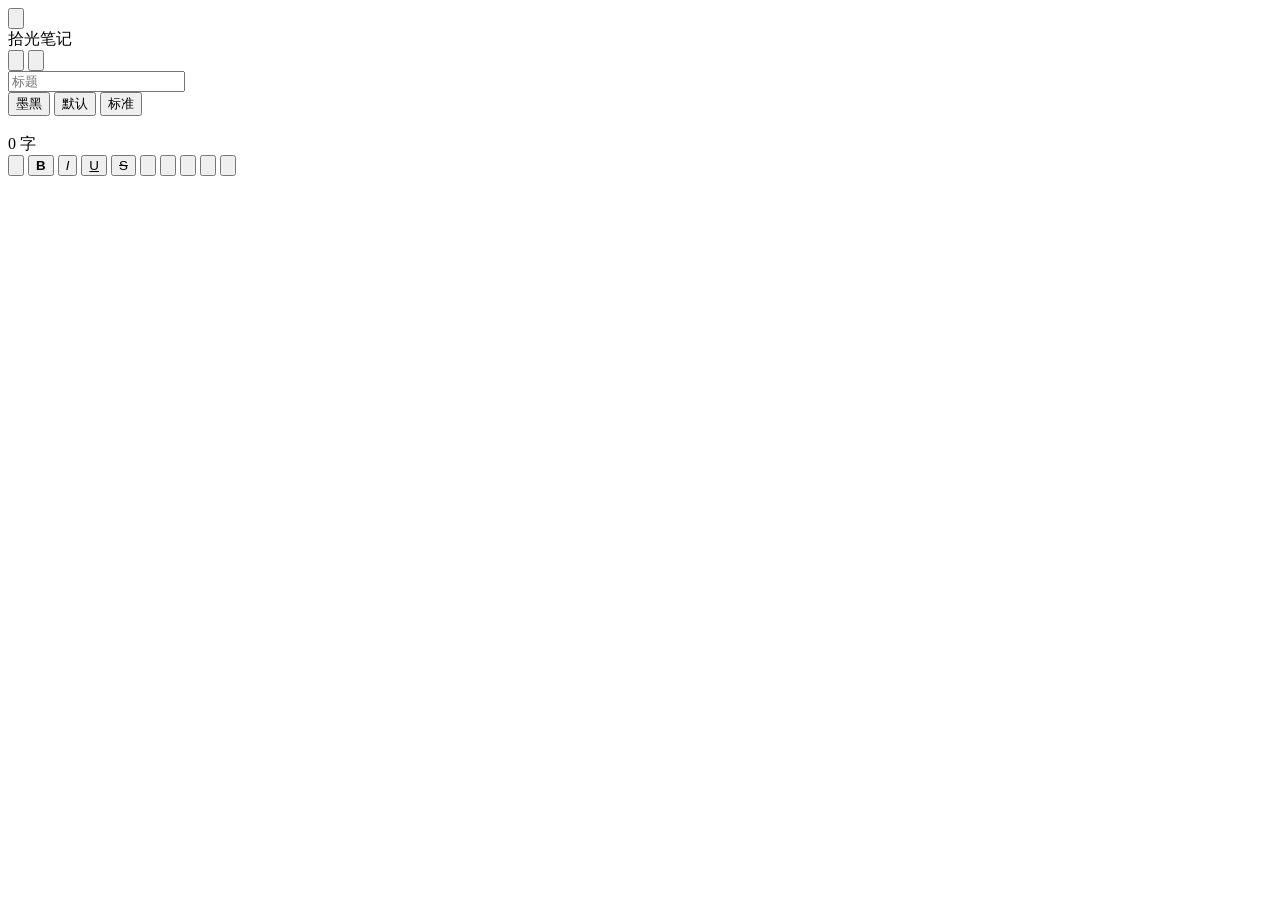
==== index.html @ ad8865e3 "拾光笔记：添加 index.html" ====
<!DOCTYPE html>
<html lang="zh-CN">
<head>
<meta charset="UTF-8">
<meta name="viewport" content="width=device-width, initial-scale=1, viewport-fit=cover">
<title>拾光笔记</title>
<meta property="og:title" content="拾光笔记 · 一篇随手记">
<meta property="og:description" content="点击阅读全文">
<link rel="icon" href="data:image/svg+xml,%3Csvg xmlns='http://www.w3.org/2000/svg' viewBox='0 0 100 100'%3E%3Crect x='18' y='10' width='64' height='80' rx='14' fill='%23f5f2ea' stroke='%23c9b98a' stroke-width='4'/%3E%3Cline x1='32' y1='30' x2='68' y2='30' stroke='%23b7a97e' stroke-width='5' stroke-linecap='round'/%3E%3Cline x1='32' y1='46' x2='68' y2='46' stroke='%23d5c9a3' stroke-width='5' stroke-linecap='round'/%3E%3Cline x1='32' y1='62' x2='56' y2='62' stroke='%23d5c9a3' stroke-width='5' stroke-linecap='round'/%3E%3C/svg%3E">
<link rel="stylesheet" href="style.css">
</head>
<body>

<!-- ========== 顶部栏 ========== -->
<header class="topbar">
  <button class="tb-btn" id="btnBack" title="返回">
    <svg viewBox="0 0 24 24"><path d="M15 5l-7 7 7 7" fill="none" stroke="currentColor" stroke-width="2.2" stroke-linecap="round" stroke-linejoin="round"/></svg>
  </button>
  <div class="tb-title" id="docTitleLabel">拾光笔记</div>
  <div class="tb-right">
    <span class="save-dot" id="saveDot" title="已自动保存到本机"></span>
    <button class="tb-btn" id="btnMore" title="更多">
      <svg viewBox="0 0 24 24"><circle cx="5" cy="12" r="1.8"/><circle cx="12" cy="12" r="1.8"/><circle cx="19" cy="12" r="1.8"/></svg>
    </button>
    <button class="tb-btn share" id="btnShare" title="生成分享链接">
      <svg viewBox="0 0 24 24"><path d="M12 3v12M12 3l-4 4M12 3l4 4" fill="none" stroke="currentColor" stroke-width="2.2" stroke-linecap="round" stroke-linejoin="round"/><path d="M5 13v5a2 2 0 002 2h10a2 2 0 002-2v-5" fill="none" stroke="currentColor" stroke-width="2.2" stroke-linecap="round"/></svg>
    </button>
  </div>
</header>

<!-- ========== 纸张编辑区 ========== -->
<main class="paper-wrap" id="paperWrap">
  <div class="paper" id="paper">
    <input class="paper-h1" id="titleInput" placeholder="标题" spellcheck="false">
    <div class="paper-meta">
      <button class="chip" id="chipColor" title="正文颜色">
        <span class="chip-dot" id="chipColorDot"></span><span id="chipColorName">墨黑</span>
      </button>
      <button class="chip" id="chipFont" title="字体">
        <span id="chipFontName">默认</span>
      </button>
      <button class="chip" id="chipSize" title="字号">
        <span id="chipSizeName">标准</span>
      </button>
      <span class="meta-date" id="metaDate"></span>
    </div>
    <div id="editor" contenteditable="true" spellcheck="false" data-ph="开始写点什么…"></div>
    <div class="word-count" id="wordCount">0 字</div>
  </div>
</main>

<!-- ========== 底部工具栏 ========== -->
<nav class="toolbar" id="toolbar">
  <button data-cmd="undo" title="撤销"><svg viewBox="0 0 24 24"><path d="M8 5L3 10l5 5M3 10h11a6 6 0 010 12h-4" fill="none" stroke="currentColor" stroke-width="2" stroke-linecap="round" stroke-linejoin="round"/></svg></button>
  <button data-cmd="bold" title="加粗"><b>B</b></button>
  <button data-cmd="italic" title="斜体"><i>I</i></button>
  <button data-cmd="underline" title="下划线"><u>U</u></button>
  <button data-cmd="strikeThrough" title="删除线"><s>S</s></button>
  <span class="tb-sep"></span>
  <button data-pop="blocks" title="段落样式"><svg viewBox="0 0 24 24"><text x="3" y="10" font-size="9" font-weight="700" fill="currentColor">H1</text><path d="M3 14h18M3 18h12M3 22h8" stroke="currentColor" stroke-width="1.8" stroke-linecap="round"/></svg></button>
  <button data-pop="list" title="列表"><svg viewBox="0 0 24 24"><circle cx="4.5" cy="6" r="1.6"/><circle cx="4.5" cy="12" r="1.6"/><circle cx="4.5" cy="18" r="1.6"/><path d="M9 6h12M9 12h12M9 18h12" stroke="currentColor" stroke-width="2" stroke-linecap="round"/></svg></button>
  <button data-cmd="insertHorizontalRule" title="分割线"><svg viewBox="0 0 24 24"><path d="M3 12h18" stroke="currentColor" stroke-width="2.4" stroke-linecap="round"/><path d="M7 6h10M7 18h10" stroke="currentColor" stroke-width="1.4" stroke-linecap="round" opacity=".4"/></svg></button>
  <button data-pop="quote" title="引用 / 高亮"><svg viewBox="0 0 24 24"><path d="M4 14c0-5 3-8 7-9l.6 1.6C8.7 7.6 7.3 9.3 7 11.2c.3-.1.7-.2 1-.2 2 0 3.4 1.4 3.4 3.3S10 17.6 8 17.6 4 16 4 14zm9 0c0-5 3-8 7-9l.6 1.6c-2.9 1-4.3 2.7-4.6 4.6.3-.1.7-.2 1-.2 2 0 3.4 1.4 3.4 3.3s-1.4 3.3-3.4 3.3S13 16 13 14z" fill="currentColor"/></svg></button>
  <button id="btnImg" title="插入图片"><svg viewBox="0 0 24 24"><rect x="3" y="5" width="18" height="14" rx="3" fill="none" stroke="currentColor" stroke-width="2"/><circle cx="8.5" cy="10" r="1.7" fill="currentColor"/><path d="M4 17l5-4.5 4 3.5 3-2.5 4 3.5" fill="none" stroke="currentColor" stroke-width="2" stroke-linejoin="round"/></svg></button>
  <input type="file" id="imgFile" accept="image/*" hidden>
</nav>

<!-- ========== 弹出面板（颜色/字体/字号/段落） ========== -->
<div class="pop" id="pop" hidden></div>
<div class="pop-anchor" id="popAnchor" hidden></div>

<!-- ========== 更多菜单 ========== -->
<div class="sheet" id="moreSheet" hidden>
  <div class="sheet-mask" data-close></div>
  <div class="sheet-body">
    <button class="sheet-item" id="miTheme"><span>切换纸张主题</span><em id="miThemeName">宣纸</em></button>
    <button class="sheet-item" id="miExport"><span>导出为 HTML 文件</span></button>
    <button class="sheet-item" id="miCopy"><span>复制全文为纯文本</span></button>
    <button class="sheet-item" id="miClear"><span class="danger">清空当前笔记</span></button>
    <button class="sheet-item" data-close><span>关闭</span></button>
  </div>
</div>

<!-- ========== 分享面板 ========== -->
<div class="sheet" id="shareSheet" hidden>
  <div class="sheet-mask" data-close></div>
  <div class="sheet-body">
    <div class="share-head">
      <div class="share-title">分享这篇笔记</div>
      <div class="share-sub" id="linkSize">链接生成中…</div>
    </div>
    <div class="link-box" id="linkBox"></div>
    <div class="share-actions">
      <button class="sa-main" id="btnCopyLink">复制链接</button>
      <button class="sa-alt" id="btnPw">🔒 加密码分享</button>
    </div>
    <div class="pw-row" id="pwRow" hidden>
      <input type="password" id="pwInput" placeholder="设置查看密码（至少 4 位）">
      <button id="btnPwGo">生成</button>
    </div>
    <p class="share-tip">正文编码在链接的 <b>#</b> 片段里，不会经过任何服务器；复制到微信 / 朋友圈打开即读，无跳转无域名拦截。</p>
    <button class="sheet-item" data-close><span>关闭</span></button>
  </div>
</div>

<!-- ========== 阅读模式底栏 ========== -->
<div class="read-bar" id="readBar" hidden>
  <div class="rb-info"><span id="rbTitle">来自分享</span><em id="rbDate"></em></div>
  <button class="rb-btn" id="rbCopy">🔗 复制链接</button>
  <button class="rb-btn primary" id="rbEdit">✎ 继续编辑</button>
</div>

<!-- ========== 密码解锁页 ========== -->
<div class="unlock" id="unlock" hidden>
  <div class="unlock-card">
    <div class="unlock-ico">🔒</div>
    <div class="unlock-t">这篇笔记已加密</div>
    <div class="unlock-s">输入作者设置的查看密码</div>
    <input type="password" id="unlockPw" placeholder="查看密码">
    <button id="btnUnlock">打开笔记</button>
    <div class="unlock-err" id="unlockErr"></div>
  </div>
</div>

<div class="toast" id="toast" hidden></div>

<script src="codec.js"></script>
<script src="app.js"></script>
</body>
</html>
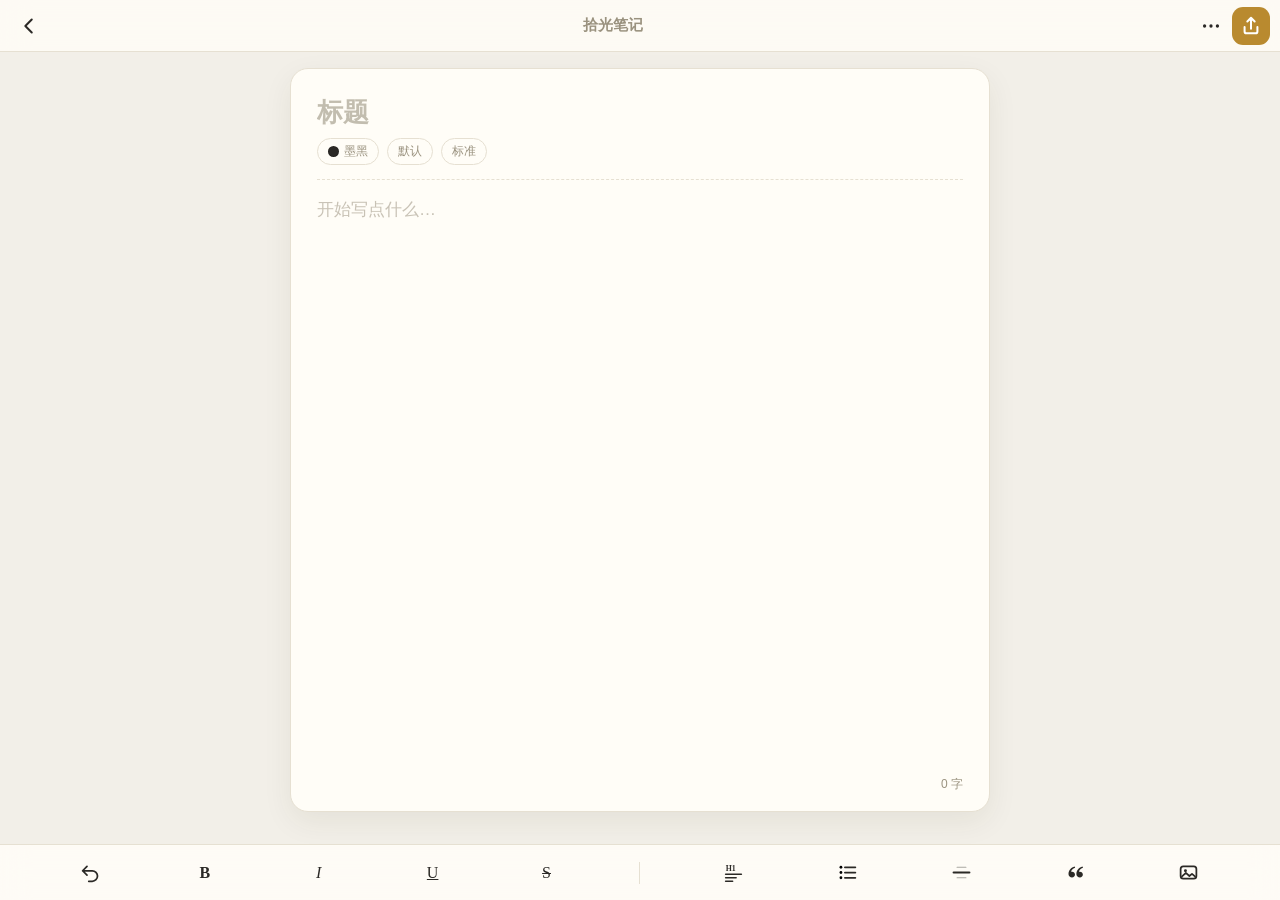
==== commit 62fef98b: "fix: 阅读模式只读 + 作者身份识别（仅本人可继续编辑）" ====
--- a/index.html
+++ b/index.html
@@ -107,6 +107,7 @@
 <div class="read-bar" id="readBar" hidden>
   <div class="rb-info"><span id="rbTitle">来自分享</span><em id="rbDate"></em></div>
   <button class="rb-btn" id="rbCopy">🔗 复制链接</button>
+  <button class="rb-btn" id="rbSave">＋ 存到我的笔记</button>
   <button class="rb-btn primary" id="rbEdit">✎ 继续编辑</button>
 </div>
 
--- a/style.css
+++ b/style.css
@@ -0,0 +1,179 @@
+/* ===== 拾光笔记 · 类 ColorOS 便签编辑器 ===== */
+* { margin:0; padding:0; box-sizing:border-box; -webkit-tap-highlight-color:transparent; }
+:root{
+  --bg:#f2efe8; --paper:#fffdf7; --ink:#2b2926; --line:#e6e0d2;
+  --accent:#b98a2f; --accent-soft:#f3e7cd; --muted:#9a927f;
+  --topbar-h:52px; --toolbar-h:56px;
+}
+body[data-theme="xuan"]{ --bg:#f2efe8; --paper:#fffdf7; --ink:#2b2926; --line:#e6e0d2; --accent:#b98a2f; --accent-soft:#f3e7cd; }
+body[data-theme="mist"]{ --bg:#eef1f4; --paper:#fbfcfe; --ink:#25292e; --line:#dfe4ea; --accent:#4a7fa5; --accent-soft:#e2edf5; }
+body[data-theme="dark"]{ --bg:#17181a; --paper:#212326; --ink:#d8d5cf; --line:#33363a; --accent:#c9a45c; --accent-soft:#3a3527; --muted:#7d7a74; }
+body[data-theme="green"]{ --bg:#ecf2ea; --paper:#fafdf8; --ink:#26302a; --line:#dbe6d8; --accent:#5d8a5f; --accent-soft:#e0eede; }
+
+html,body{ height:100%; }
+[hidden]{ display:none !important; }
+body{
+  background:var(--bg); color:var(--ink);
+  font-family:-apple-system,"PingFang SC","HarmonyOS Sans SC","MiSans","Microsoft YaHei",sans-serif;
+  display:flex; flex-direction:column; overflow:hidden;
+  transition:background .3s;
+}
+
+/* ---- 顶栏 ---- */
+.topbar{
+  height:var(--topbar-h); flex:0 0 auto; display:flex; align-items:center; gap:6px;
+  padding:0 10px; padding-top:env(safe-area-inset-top);
+  background:color-mix(in srgb, var(--paper) 82%, transparent);
+  backdrop-filter:blur(14px); -webkit-backdrop-filter:blur(14px);
+  border-bottom:1px solid var(--line); position:relative; z-index:30;
+}
+.tb-title{ flex:1; font-size:15px; font-weight:600; text-align:center; overflow:hidden; text-overflow:ellipsis; white-space:nowrap; color:var(--muted); }
+.tb-btn{ width:38px; height:38px; border:none; background:transparent; border-radius:11px; color:var(--ink); display:grid; place-items:center; cursor:pointer; }
+.tb-btn:active{ background:var(--accent-soft); }
+.tb-btn svg{ width:22px; height:22px; fill:currentColor; }
+.tb-btn path,.tb-btn line{ stroke:currentColor; }
+.tb-btn.share{ background:var(--accent); color:#fff; }
+.tb-btn.share:active{ filter:brightness(.9); }
+.tb-right{ display:flex; align-items:center; gap:2px; }
+.save-dot{ width:7px; height:7px; border-radius:50%; background:#7cbf7c; margin-right:6px; opacity:0; transition:opacity .4s; }
+.save-dot.on{ opacity:1; }
+
+/* ---- 纸张 ---- */
+.paper-wrap{ flex:1; overflow-y:auto; -webkit-overflow-scrolling:touch; padding:16px 12px 30px; scrollbar-width:thin; }
+.paper{
+  max-width:700px; margin:0 auto; background:var(--paper);
+  border-radius:18px; border:1px solid var(--line);
+  box-shadow:0 10px 30px rgba(60,50,20,.07);
+  padding:26px 26px 14px; min-height:calc(100% - 2px);
+  display:flex; flex-direction:column;
+}
+.paper-h1{
+  border:none; outline:none; background:transparent; width:100%;
+  font-size:26px; font-weight:700; color:var(--ink); font-family:inherit;
+  padding:2px 0 6px;
+}
+.paper-h1::placeholder{ color:color-mix(in srgb,var(--muted) 60%,transparent); }
+.paper-meta{ display:flex; align-items:center; gap:8px; flex-wrap:wrap; padding:4px 0 14px; border-bottom:1px dashed var(--line); margin-bottom:14px; }
+.chip{
+  display:inline-flex; align-items:center; gap:5px; border:1px solid var(--line); background:transparent;
+  color:var(--muted); font-size:12px; border-radius:999px; padding:4px 10px; cursor:pointer; font-family:inherit;
+}
+.chip:active{ background:var(--accent-soft); }
+.chip-dot{ width:11px; height:11px; border-radius:50%; background:#2b2926; border:1px solid rgba(0,0,0,.15); }
+.meta-date{ margin-left:auto; font-size:12px; color:var(--muted); }
+
+#editor{ flex:1; outline:none; font-size:17px; line-height:1.9; color:var(--ink); word-break:break-word; }
+#editor:empty::before{ content:attr(data-ph); color:color-mix(in srgb,var(--muted) 55%,transparent); }
+#editor p{ margin:.4em 0; }
+#editor h1{ font-size:1.5em; margin:.6em 0 .3em; }
+#editor h2{ font-size:1.28em; margin:.6em 0 .3em; }
+#editor h3{ font-size:1.12em; margin:.5em 0 .25em; }
+#editor blockquote{ border-left:3px solid var(--accent); background:var(--accent-soft); padding:8px 14px; margin:.6em 0; border-radius:0 10px 10px 0; color:color-mix(in srgb,var(--ink) 85%,var(--paper)); }
+#editor ul,#editor ol{ padding-left:1.5em; margin:.4em 0; }
+#editor li{ margin:.15em 0; }
+#editor hr{ border:none; border-top:1px dashed var(--line); margin:1.2em 0; }
+#editor img{ max-width:100%; border-radius:12px; margin:.5em 0; display:block; }
+#editor pre{ background:color-mix(in srgb,var(--ink) 8%,var(--paper)); padding:10px 14px; border-radius:10px; overflow-x:auto; font-size:.9em; }
+#editor code{ font-family:ui-monospace,Consolas,monospace; }
+#editor .hl{ background:#ffe97d; border-radius:3px; padding:0 2px; }
+#editor a{ color:var(--accent); }
+.word-count{ text-align:right; font-size:12px; color:var(--muted); padding:10px 0 4px; }
+
+/* ---- 底部工具栏 ---- */
+.toolbar{
+  flex:0 0 auto; height:calc(var(--toolbar-h) + env(safe-area-inset-bottom)); padding-bottom:env(safe-area-inset-bottom);
+  display:flex; align-items:center; justify-content:space-evenly; gap:2px;
+  background:color-mix(in srgb, var(--paper) 88%, transparent);
+  backdrop-filter:blur(14px); -webkit-backdrop-filter:blur(14px);
+  border-top:1px solid var(--line); z-index:30; overflow-x:auto;
+}
+.toolbar button{
+  min-width:42px; height:40px; border:none; background:transparent; border-radius:10px;
+  color:var(--ink); font-size:16px; display:grid; place-items:center; cursor:pointer; font-family:Georgia,serif;
+}
+.toolbar button svg{ width:21px; height:21px; }
+.toolbar button:active,.toolbar button.on{ background:var(--accent-soft); color:var(--accent); }
+.tb-sep{ width:1px; height:22px; background:var(--line); flex:0 0 auto; }
+
+/* ---- 弹出面板 ---- */
+.pop{
+  position:fixed; z-index:60; background:var(--paper); border:1px solid var(--line);
+  border-radius:14px; box-shadow:0 12px 34px rgba(0,0,0,.14); padding:8px; min-width:180px;
+}
+.pop .pop-item{ display:flex; align-items:center; gap:8px; width:100%; border:none; background:transparent; color:var(--ink); padding:9px 12px; border-radius:9px; font-size:14px; cursor:pointer; font-family:inherit; text-align:left; }
+.pop .pop-item:active,.pop .pop-item.on{ background:var(--accent-soft); }
+.pop .pop-grid{ display:grid; grid-template-columns:repeat(4,1fr); gap:8px; padding:6px; }
+.pop .sw{ width:34px; height:34px; border-radius:50%; border:2px solid transparent; cursor:pointer; }
+.pop .sw.on{ border-color:var(--accent); box-shadow:0 0 0 2px var(--accent-soft); }
+.pop hr{ border:none; border-top:1px solid var(--line); margin:6px 4px; }
+
+/* ---- 底部抽屉 ---- */
+.sheet{ position:fixed; inset:0; z-index:80; }
+.sheet-mask{ position:absolute; inset:0; background:rgba(20,18,12,.42); backdrop-filter:blur(2px); }
+.sheet-body{
+  position:absolute; left:0; right:0; bottom:0; background:var(--paper);
+  border-radius:20px 20px 0 0; padding:10px 16px calc(20px + env(safe-area-inset-bottom));
+  animation:up .25s ease; max-height:78vh; overflow-y:auto;
+}
+@keyframes up{ from{ transform:translateY(40%); opacity:.4; } }
+.sheet-item{ display:flex; justify-content:space-between; align-items:center; width:100%; border:none; background:transparent; color:var(--ink); font-size:16px; padding:14px 6px; border-bottom:1px solid var(--line); cursor:pointer; font-family:inherit; }
+.sheet-item:last-child{ border-bottom:none; }
+.sheet-item em{ font-style:normal; color:var(--muted); font-size:13px; }
+.sheet-item .danger{ color:#c0564f; }
+
+.share-head{ padding:6px 2px 10px; }
+.share-title{ font-size:17px; font-weight:700; }
+.share-sub{ font-size:12px; color:var(--muted); margin-top:3px; }
+.link-box{ background:var(--bg); border:1px solid var(--line); border-radius:12px; padding:12px; font-size:12px; line-height:1.6; word-break:break-all; max-height:110px; overflow-y:auto; color:var(--muted); font-family:ui-monospace,Consolas,monospace; }
+.share-actions{ display:flex; gap:10px; margin-top:12px; }
+.sa-main{ flex:1.4; border:none; background:var(--accent); color:#fff; font-size:15px; font-weight:600; padding:13px; border-radius:12px; cursor:pointer; font-family:inherit; }
+.sa-alt{ flex:1; border:1px solid var(--line); background:transparent; color:var(--ink); font-size:14px; padding:13px; border-radius:12px; cursor:pointer; font-family:inherit; }
+.pw-row{ display:flex; gap:8px; margin-top:10px; }
+.pw-row input{ flex:1; border:1px solid var(--line); background:var(--bg); border-radius:10px; padding:11px 12px; font-size:14px; color:var(--ink); outline:none; font-family:inherit; }
+.pw-row button{ border:none; background:var(--ink); color:var(--paper); border-radius:10px; padding:0 16px; font-size:14px; cursor:pointer; }
+.share-tip{ font-size:12px; color:var(--muted); line-height:1.7; margin:12px 2px 4px; }
+
+/* ---- 阅读模式 ---- */
+body.read #toolbar{ display:none; }
+body.read .paper-h1{ pointer-events:none; }
+body.read #editor{ pointer-events:none; }
+.read-bar{
+  position:fixed; left:0; right:0; bottom:0; z-index:40;
+  display:flex; align-items:center; gap:10px;
+  padding:10px 14px calc(10px + env(safe-area-inset-bottom));
+  background:color-mix(in srgb, var(--paper) 90%, transparent);
+  backdrop-filter:blur(14px); -webkit-backdrop-filter:blur(14px);
+  border-top:1px solid var(--line);
+}
+.rb-info{ flex:1; min-width:0; display:flex; flex-direction:column; }
+.rb-info span{ font-size:14px; font-weight:600; overflow:hidden; text-overflow:ellipsis; white-space:nowrap; }
+.rb-info em{ font-style:normal; font-size:11px; color:var(--muted); }
+.rb-btn{ border:1px solid var(--line); background:transparent; color:var(--ink); font-size:13px; padding:9px 14px; border-radius:999px; cursor:pointer; white-space:nowrap; font-family:inherit; }
+.rb-btn.primary{ background:var(--accent); border-color:var(--accent); color:#fff; font-weight:600; }
+body.read .toolbar-pad{ height:70px; }
+
+/* ---- 解锁页 ---- */
+.unlock{ position:fixed; inset:0; z-index:100; background:var(--bg); display:grid; place-items:center; }
+.unlock-card{ width:min(340px,86vw); background:var(--paper); border:1px solid var(--line); border-radius:20px; padding:28px 24px; text-align:center; box-shadow:0 14px 40px rgba(0,0,0,.08); }
+.unlock-ico{ font-size:34px; }
+.unlock-t{ font-size:17px; font-weight:700; margin-top:8px; }
+.unlock-s{ font-size:13px; color:var(--muted); margin:4px 0 16px; }
+.unlock-card input{ width:100%; border:1px solid var(--line); background:var(--bg); border-radius:12px; padding:13px; font-size:15px; text-align:center; outline:none; color:var(--ink); letter-spacing:2px; }
+.unlock-card button{ width:100%; margin-top:10px; border:none; background:var(--accent); color:#fff; font-size:15px; font-weight:600; padding:13px; border-radius:12px; cursor:pointer; }
+.unlock-err{ color:#c0564f; font-size:12px; margin-top:8px; min-height:16px; }
+
+/* ---- toast ---- */
+.toast{
+  position:fixed; left:50%; bottom:96px; transform:translateX(-50%);
+  background:rgba(30,28,24,.92); color:#fff; font-size:14px;
+  padding:10px 18px; border-radius:999px; z-index:120; max-width:82vw;
+  animation:tin .2s ease; pointer-events:none;
+}
+@keyframes tin{ from{ opacity:0; transform:translateX(-50%) translateY(8px);} }
+
+@media (max-width:480px){
+  .paper{ padding:20px 18px 10px; border-radius:14px; }
+  .paper-h1{ font-size:23px; }
+  #editor{ font-size:16px; }
+}
+@media print{ .topbar,.toolbar,.read-bar{ display:none; } body{ overflow:visible; } .paper-wrap{ overflow:visible; } }
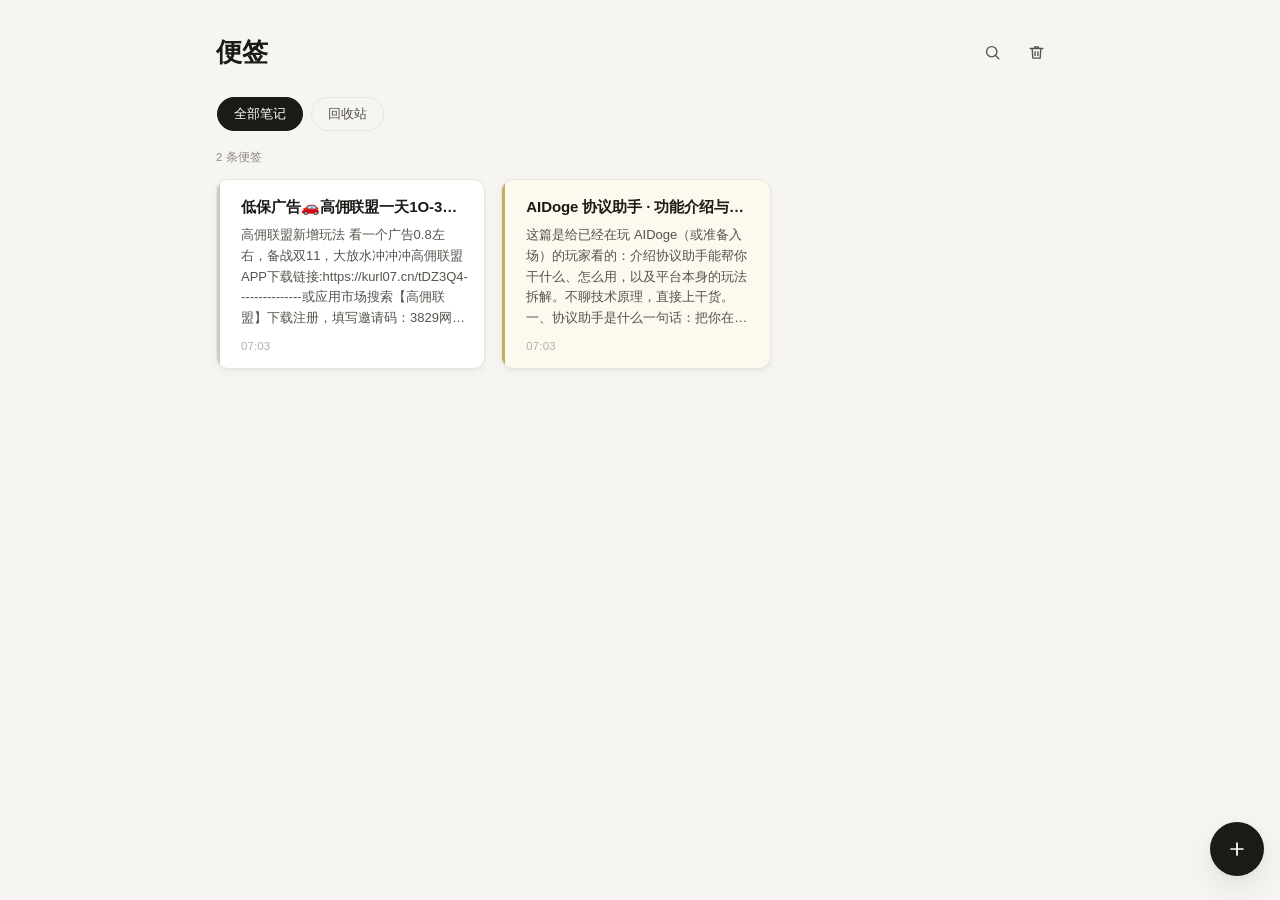
==== commit 1e8c49c1: "root entry: redirect to coloros/" ====
--- a/index.html
+++ b/index.html
@@ -1,131 +1,26 @@
 <!DOCTYPE html>
 <html lang="zh-CN">
 <head>
-<meta charset="UTF-8">
-<meta name="viewport" content="width=device-width, initial-scale=1, viewport-fit=cover">
-<title>拾光笔记</title>
-<meta property="og:title" content="拾光笔记 · 一篇随手记">
-<meta property="og:description" content="点击阅读全文">
-<link rel="icon" href="data:image/svg+xml,%3Csvg xmlns='http://www.w3.org/2000/svg' viewBox='0 0 100 100'%3E%3Crect x='18' y='10' width='64' height='80' rx='14' fill='%23f5f2ea' stroke='%23c9b98a' stroke-width='4'/%3E%3Cline x1='32' y1='30' x2='68' y2='30' stroke='%23b7a97e' stroke-width='5' stroke-linecap='round'/%3E%3Cline x1='32' y1='46' x2='68' y2='46' stroke='%23d5c9a3' stroke-width='5' stroke-linecap='round'/%3E%3Cline x1='32' y1='62' x2='56' y2='62' stroke='%23d5c9a3' stroke-width='5' stroke-linecap='round'/%3E%3C/svg%3E">
-<link rel="stylesheet" href="style.css">
+<meta charset="utf-8">
+<meta name="viewport" content="width=device-width,initial-scale=1,viewport-fit=cover">
+<meta name="theme-color" content="#F6F5F2">
+<meta name="robots" content="noindex">
+<title>便签 · 复刻版</title>
+<link rel="icon" href="data:,">
+<style>
+  html, body { margin: 0; height: 100%; background: #F6F5F2; color: #1B1A17; }
+  body {
+    display: flex; align-items: center; justify-content: center;
+    font: 15px/1.6 -apple-system, BlinkMacSystemFont, "PingFang SC", "Segoe UI", sans-serif;
+  }
+  p { opacity: .55; letter-spacing: .02em; }
+</style>
+<script>
+  /* 域名根入口 → 正式应用（保留查询串与 #片段，旧分享链接照样能解） */
+  (function () {
+    location.replace('coloros/index.html' + location.search + location.hash);
+  })();
+</script>
 </head>
-<body>
-
-<!-- ========== 顶部栏 ========== -->
-<header class="topbar">
-  <button class="tb-btn" id="btnBack" title="返回">
-    <svg viewBox="0 0 24 24"><path d="M15 5l-7 7 7 7" fill="none" stroke="currentColor" stroke-width="2.2" stroke-linecap="round" stroke-linejoin="round"/></svg>
-  </button>
-  <div class="tb-title" id="docTitleLabel">拾光笔记</div>
-  <div class="tb-right">
-    <span class="save-dot" id="saveDot" title="已自动保存到本机"></span>
-    <button class="tb-btn" id="btnMore" title="更多">
-      <svg viewBox="0 0 24 24"><circle cx="5" cy="12" r="1.8"/><circle cx="12" cy="12" r="1.8"/><circle cx="19" cy="12" r="1.8"/></svg>
-    </button>
-    <button class="tb-btn share" id="btnShare" title="生成分享链接">
-      <svg viewBox="0 0 24 24"><path d="M12 3v12M12 3l-4 4M12 3l4 4" fill="none" stroke="currentColor" stroke-width="2.2" stroke-linecap="round" stroke-linejoin="round"/><path d="M5 13v5a2 2 0 002 2h10a2 2 0 002-2v-5" fill="none" stroke="currentColor" stroke-width="2.2" stroke-linecap="round"/></svg>
-    </button>
-  </div>
-</header>
-
-<!-- ========== 纸张编辑区 ========== -->
-<main class="paper-wrap" id="paperWrap">
-  <div class="paper" id="paper">
-    <input class="paper-h1" id="titleInput" placeholder="标题" spellcheck="false">
-    <div class="paper-meta">
-      <button class="chip" id="chipColor" title="正文颜色">
-        <span class="chip-dot" id="chipColorDot"></span><span id="chipColorName">墨黑</span>
-      </button>
-      <button class="chip" id="chipFont" title="字体">
-        <span id="chipFontName">默认</span>
-      </button>
-      <button class="chip" id="chipSize" title="字号">
-        <span id="chipSizeName">标准</span>
-      </button>
-      <span class="meta-date" id="metaDate"></span>
-    </div>
-    <div id="editor" contenteditable="true" spellcheck="false" data-ph="开始写点什么…"></div>
-    <div class="word-count" id="wordCount">0 字</div>
-  </div>
-</main>
-
-<!-- ========== 底部工具栏 ========== -->
-<nav class="toolbar" id="toolbar">
-  <button data-cmd="undo" title="撤销"><svg viewBox="0 0 24 24"><path d="M8 5L3 10l5 5M3 10h11a6 6 0 010 12h-4" fill="none" stroke="currentColor" stroke-width="2" stroke-linecap="round" stroke-linejoin="round"/></svg></button>
-  <button data-cmd="bold" title="加粗"><b>B</b></button>
-  <button data-cmd="italic" title="斜体"><i>I</i></button>
-  <button data-cmd="underline" title="下划线"><u>U</u></button>
-  <button data-cmd="strikeThrough" title="删除线"><s>S</s></button>
-  <span class="tb-sep"></span>
-  <button data-pop="blocks" title="段落样式"><svg viewBox="0 0 24 24"><text x="3" y="10" font-size="9" font-weight="700" fill="currentColor">H1</text><path d="M3 14h18M3 18h12M3 22h8" stroke="currentColor" stroke-width="1.8" stroke-linecap="round"/></svg></button>
-  <button data-pop="list" title="列表"><svg viewBox="0 0 24 24"><circle cx="4.5" cy="6" r="1.6"/><circle cx="4.5" cy="12" r="1.6"/><circle cx="4.5" cy="18" r="1.6"/><path d="M9 6h12M9 12h12M9 18h12" stroke="currentColor" stroke-width="2" stroke-linecap="round"/></svg></button>
-  <button data-cmd="insertHorizontalRule" title="分割线"><svg viewBox="0 0 24 24"><path d="M3 12h18" stroke="currentColor" stroke-width="2.4" stroke-linecap="round"/><path d="M7 6h10M7 18h10" stroke="currentColor" stroke-width="1.4" stroke-linecap="round" opacity=".4"/></svg></button>
-  <button data-pop="quote" title="引用 / 高亮"><svg viewBox="0 0 24 24"><path d="M4 14c0-5 3-8 7-9l.6 1.6C8.7 7.6 7.3 9.3 7 11.2c.3-.1.7-.2 1-.2 2 0 3.4 1.4 3.4 3.3S10 17.6 8 17.6 4 16 4 14zm9 0c0-5 3-8 7-9l.6 1.6c-2.9 1-4.3 2.7-4.6 4.6.3-.1.7-.2 1-.2 2 0 3.4 1.4 3.4 3.3s-1.4 3.3-3.4 3.3S13 16 13 14z" fill="currentColor"/></svg></button>
-  <button id="btnImg" title="插入图片"><svg viewBox="0 0 24 24"><rect x="3" y="5" width="18" height="14" rx="3" fill="none" stroke="currentColor" stroke-width="2"/><circle cx="8.5" cy="10" r="1.7" fill="currentColor"/><path d="M4 17l5-4.5 4 3.5 3-2.5 4 3.5" fill="none" stroke="currentColor" stroke-width="2" stroke-linejoin="round"/></svg></button>
-  <input type="file" id="imgFile" accept="image/*" hidden>
-</nav>
-
-<!-- ========== 弹出面板（颜色/字体/字号/段落） ========== -->
-<div class="pop" id="pop" hidden></div>
-<div class="pop-anchor" id="popAnchor" hidden></div>
-
-<!-- ========== 更多菜单 ========== -->
-<div class="sheet" id="moreSheet" hidden>
-  <div class="sheet-mask" data-close></div>
-  <div class="sheet-body">
-    <button class="sheet-item" id="miTheme"><span>切换纸张主题</span><em id="miThemeName">宣纸</em></button>
-    <button class="sheet-item" id="miExport"><span>导出为 HTML 文件</span></button>
-    <button class="sheet-item" id="miCopy"><span>复制全文为纯文本</span></button>
-    <button class="sheet-item" id="miClear"><span class="danger">清空当前笔记</span></button>
-    <button class="sheet-item" data-close><span>关闭</span></button>
-  </div>
-</div>
-
-<!-- ========== 分享面板 ========== -->
-<div class="sheet" id="shareSheet" hidden>
-  <div class="sheet-mask" data-close></div>
-  <div class="sheet-body">
-    <div class="share-head">
-      <div class="share-title">分享这篇笔记</div>
-      <div class="share-sub" id="linkSize">链接生成中…</div>
-    </div>
-    <div class="link-box" id="linkBox"></div>
-    <div class="share-actions">
-      <button class="sa-main" id="btnCopyLink">复制链接</button>
-      <button class="sa-alt" id="btnPw">🔒 加密码分享</button>
-    </div>
-    <div class="pw-row" id="pwRow" hidden>
-      <input type="password" id="pwInput" placeholder="设置查看密码（至少 4 位）">
-      <button id="btnPwGo">生成</button>
-    </div>
-    <p class="share-tip">正文编码在链接的 <b>#</b> 片段里，不会经过任何服务器；复制到微信 / 朋友圈打开即读，无跳转无域名拦截。</p>
-    <button class="sheet-item" data-close><span>关闭</span></button>
-  </div>
-</div>
-
-<!-- ========== 阅读模式底栏 ========== -->
-<div class="read-bar" id="readBar" hidden>
-  <div class="rb-info"><span id="rbTitle">来自分享</span><em id="rbDate"></em></div>
-  <button class="rb-btn" id="rbCopy">🔗 复制链接</button>
-  <button class="rb-btn" id="rbSave">＋ 存到我的笔记</button>
-  <button class="rb-btn primary" id="rbEdit">✎ 继续编辑</button>
-</div>
-
-<!-- ========== 密码解锁页 ========== -->
-<div class="unlock" id="unlock" hidden>
-  <div class="unlock-card">
-    <div class="unlock-ico">🔒</div>
-    <div class="unlock-t">这篇笔记已加密</div>
-    <div class="unlock-s">输入作者设置的查看密码</div>
-    <input type="password" id="unlockPw" placeholder="查看密码">
-    <button id="btnUnlock">打开笔记</button>
-    <div class="unlock-err" id="unlockErr"></div>
-  </div>
-</div>
-
-<div class="toast" id="toast" hidden></div>
-
-<script src="codec.js"></script>
-<script src="app.js"></script>
-</body>
+<body><p>正在打开便签…</p></body>
 </html>
